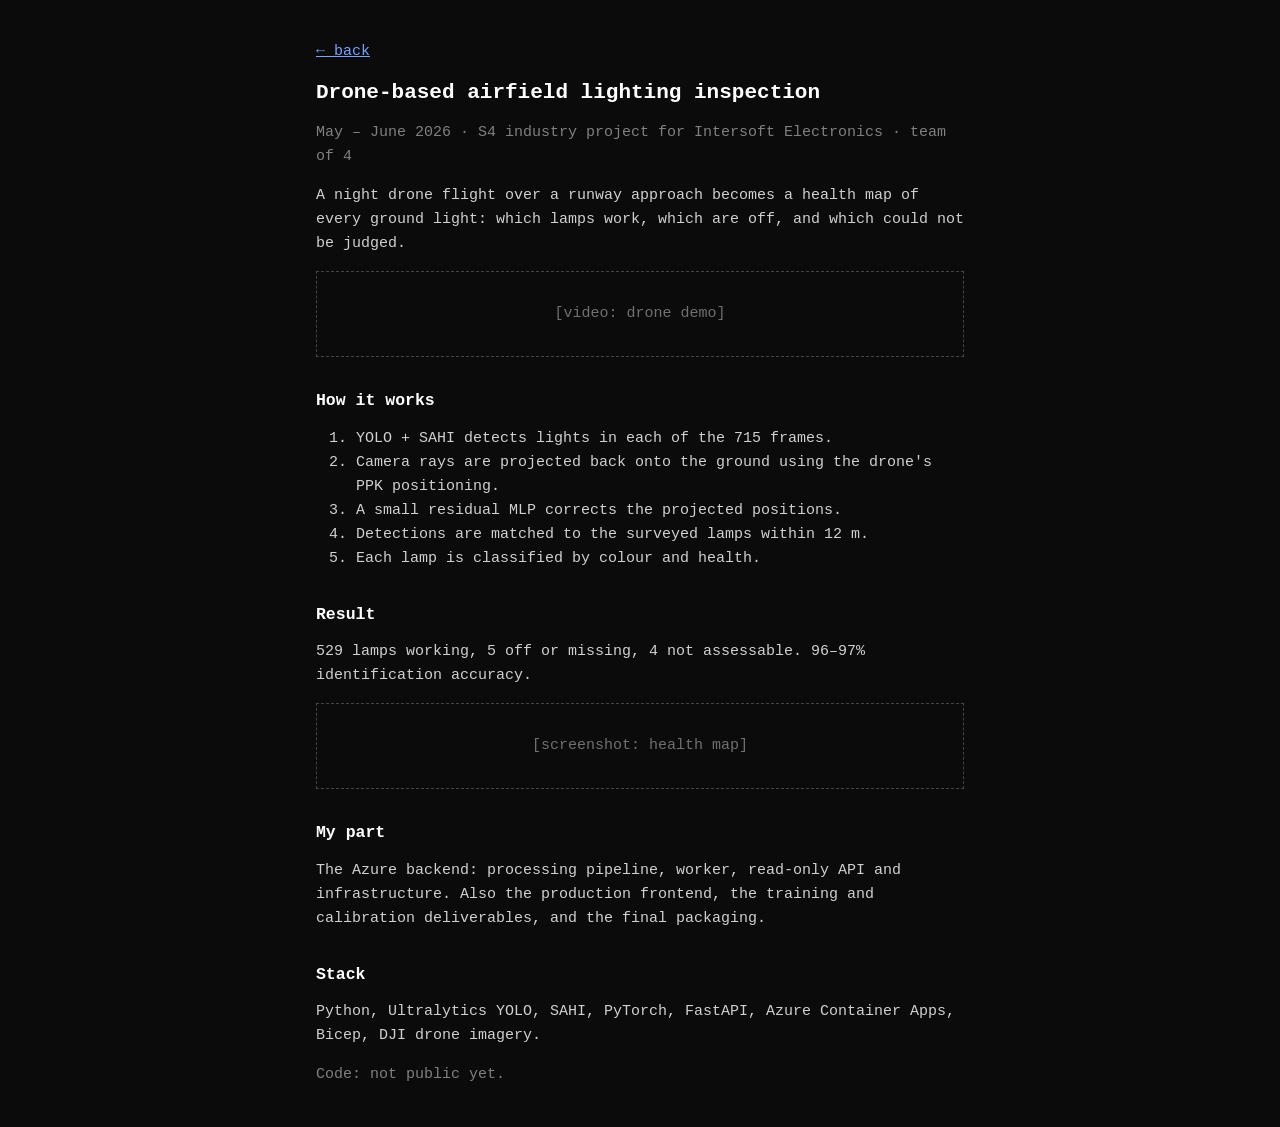
==== projects/airfield-inspection.html @ 81be5cb2 "Initial site: index, five project pages, plain black/mono style Plain HTML + one stylesheet for GitH" ====
<!DOCTYPE html>
<html lang="en">
<head>
<meta charset="utf-8">
<meta name="viewport" content="width=device-width, initial-scale=1">
<title>Airfield lighting inspection · Alex Matei</title>
<link rel="stylesheet" href="../style.css">
</head>
<body>

<p><a href="../index.html">← back</a></p>

<h1>Drone-based airfield lighting inspection</h1>
<p class="dim">May – June 2026 · S4 industry project for Intersoft Electronics · team of 4</p>

<p>A night drone flight over a runway approach becomes a health map of every ground light:
which lamps work, which are off, and which could not be judged.</p>

<!-- media/airfield-inspection/drone-demo.mp4 -->
<div class="ph">[video: drone demo]</div>

<h2>How it works</h2>
<ol>
  <li>YOLO + SAHI detects lights in each of the 715 frames.</li>
  <li>Camera rays are projected back onto the ground using the drone's PPK positioning.</li>
  <li>A small residual MLP corrects the projected positions.</li>
  <li>Detections are matched to the surveyed lamps within 12 m.</li>
  <li>Each lamp is classified by colour and health.</li>
</ol>

<h2>Result</h2>
<p>529 lamps working, 5 off or missing, 4 not assessable. 96–97% identification accuracy.</p>

<!-- media/airfield-inspection/health-map.png -->
<div class="ph">[screenshot: health map]</div>

<h2>My part</h2>
<p>The Azure backend: processing pipeline, worker, read-only API and infrastructure.
Also the production frontend, the training and calibration deliverables, and the final packaging.</p>

<h2>Stack</h2>
<p>Python, Ultralytics YOLO, SAHI, PyTorch, FastAPI, Azure Container Apps, Bicep, DJI drone imagery.</p>

<p class="dim">Code: not public yet.</p>

</body>
</html>
---- style.css ----
body {
  background: #0b0b0b;
  color: #d0d0d0;
  font: 15px/1.6 ui-monospace, "SFMono-Regular", Menlo, Consolas, "Liberation Mono", monospace;
  max-width: 72ch;
  margin: 40px auto;
  padding: 0 16px;
}
h1, h2, h3 { color: #fff; font-weight: bold; line-height: 1.3; }
h1 { font-size: 1.4em; margin-bottom: 0; }
h2 { font-size: 1.1em; margin-top: 2em; }
h3 { font-size: 1em; margin: 1.4em 0 0.2em; }
a { color: #7aa2ff; }
a:visited { color: #b48cff; }
hr { border: 0; border-top: 1px solid #333; margin: 2em 0; }
ul { padding-left: 2ch; }
.dim { color: #808080; }
img, video { max-width: 100%; display: block; margin: 1em 0; border: 1px solid #333; }
.ph {
  border: 1px dashed #444;
  color: #707070;
  padding: 2em 1em;
  margin: 1em 0;
  text-align: center;
}
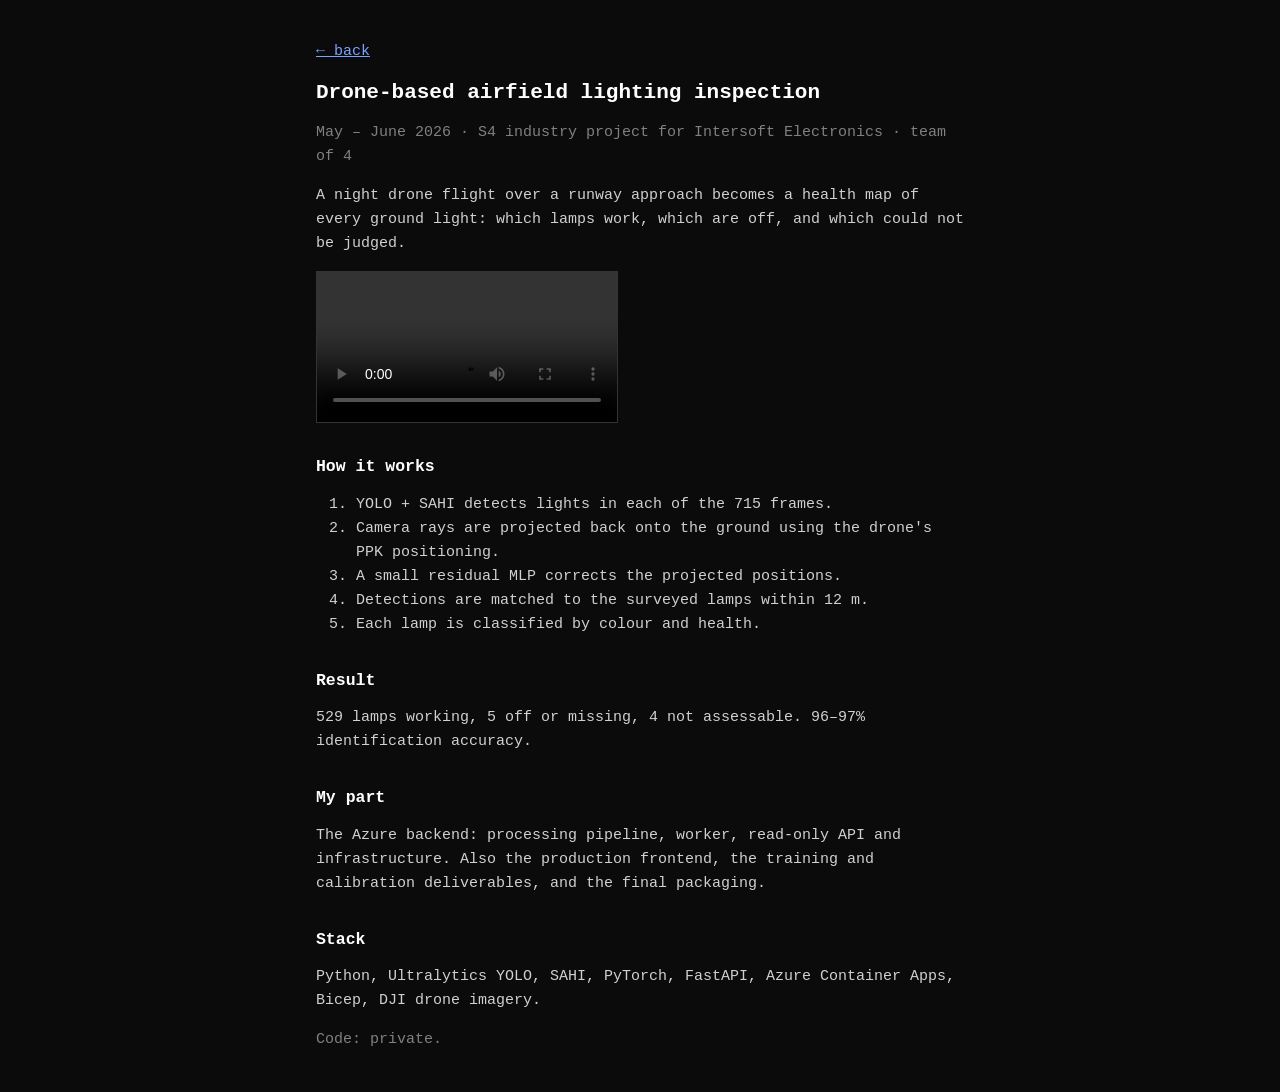
==== commit 66319802: "Airfield: add drone demo with filename overlay cropped, drop health map, mark code private Co-Author" ====
--- a/projects/airfield-inspection.html
+++ b/projects/airfield-inspection.html
@@ -16,8 +16,7 @@
 <p>A night drone flight over a runway approach becomes a health map of every ground light:
 which lamps work, which are off, and which could not be judged.</p>
 
-<!-- media/airfield-inspection/drone-demo.mp4 -->
-<div class="ph">[video: drone demo]</div>
+<video src="../media/airfield-inspection/drone-demo.mp4" controls preload="metadata"></video>
 
 <h2>How it works</h2>
 <ol>
@@ -31,9 +30,6 @@
 <h2>Result</h2>
 <p>529 lamps working, 5 off or missing, 4 not assessable. 96–97% identification accuracy.</p>
 
-<!-- media/airfield-inspection/health-map.png -->
-<div class="ph">[screenshot: health map]</div>
-
 <h2>My part</h2>
 <p>The Azure backend: processing pipeline, worker, read-only API and infrastructure.
 Also the production frontend, the training and calibration deliverables, and the final packaging.</p>
@@ -41,7 +37,7 @@
 <h2>Stack</h2>
 <p>Python, Ultralytics YOLO, SAHI, PyTorch, FastAPI, Azure Container Apps, Bicep, DJI drone imagery.</p>
 
-<p class="dim">Code: not public yet.</p>
+<p class="dim">Code: private.</p>
 
 </body>
 </html>
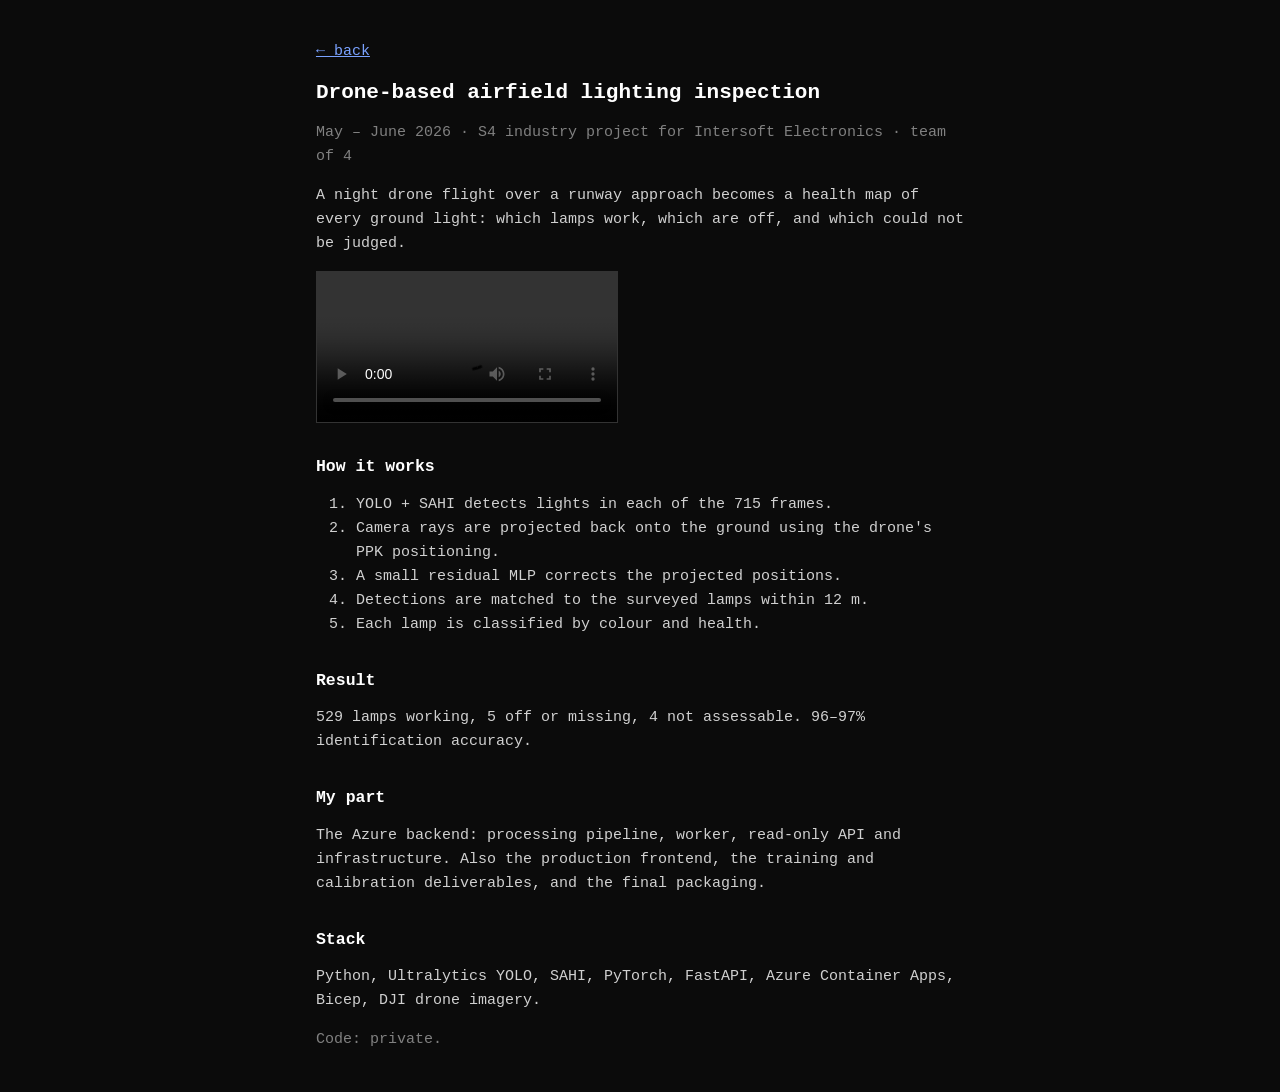
==== commit b44ebd26: "Add description and Open Graph tags so shared links preview properly Co-Authored-By: Claude Opus 5.5" ====
--- a/projects/airfield-inspection.html
+++ b/projects/airfield-inspection.html
@@ -4,6 +4,11 @@
 <meta charset="utf-8">
 <meta name="viewport" content="width=device-width, initial-scale=1">
 <title>Airfield lighting inspection · Alex Matei</title>
+<meta name="description" content="A night drone flight over a runway approach becomes a health map of every ground light: which lamps work, which are off, and which could not be judged.">
+<meta property="og:title" content="Airfield lighting inspection · Alex Matei">
+<meta property="og:description" content="A night drone flight over a runway approach becomes a health map of every ground light: which lamps work, which are off, and which could not be judged.">
+<meta property="og:type" content="website">
+<meta property="og:url" content="https://xchocapic.github.io/projects/airfield-inspection.html">
 <link rel="stylesheet" href="../style.css">
 </head>
 <body>
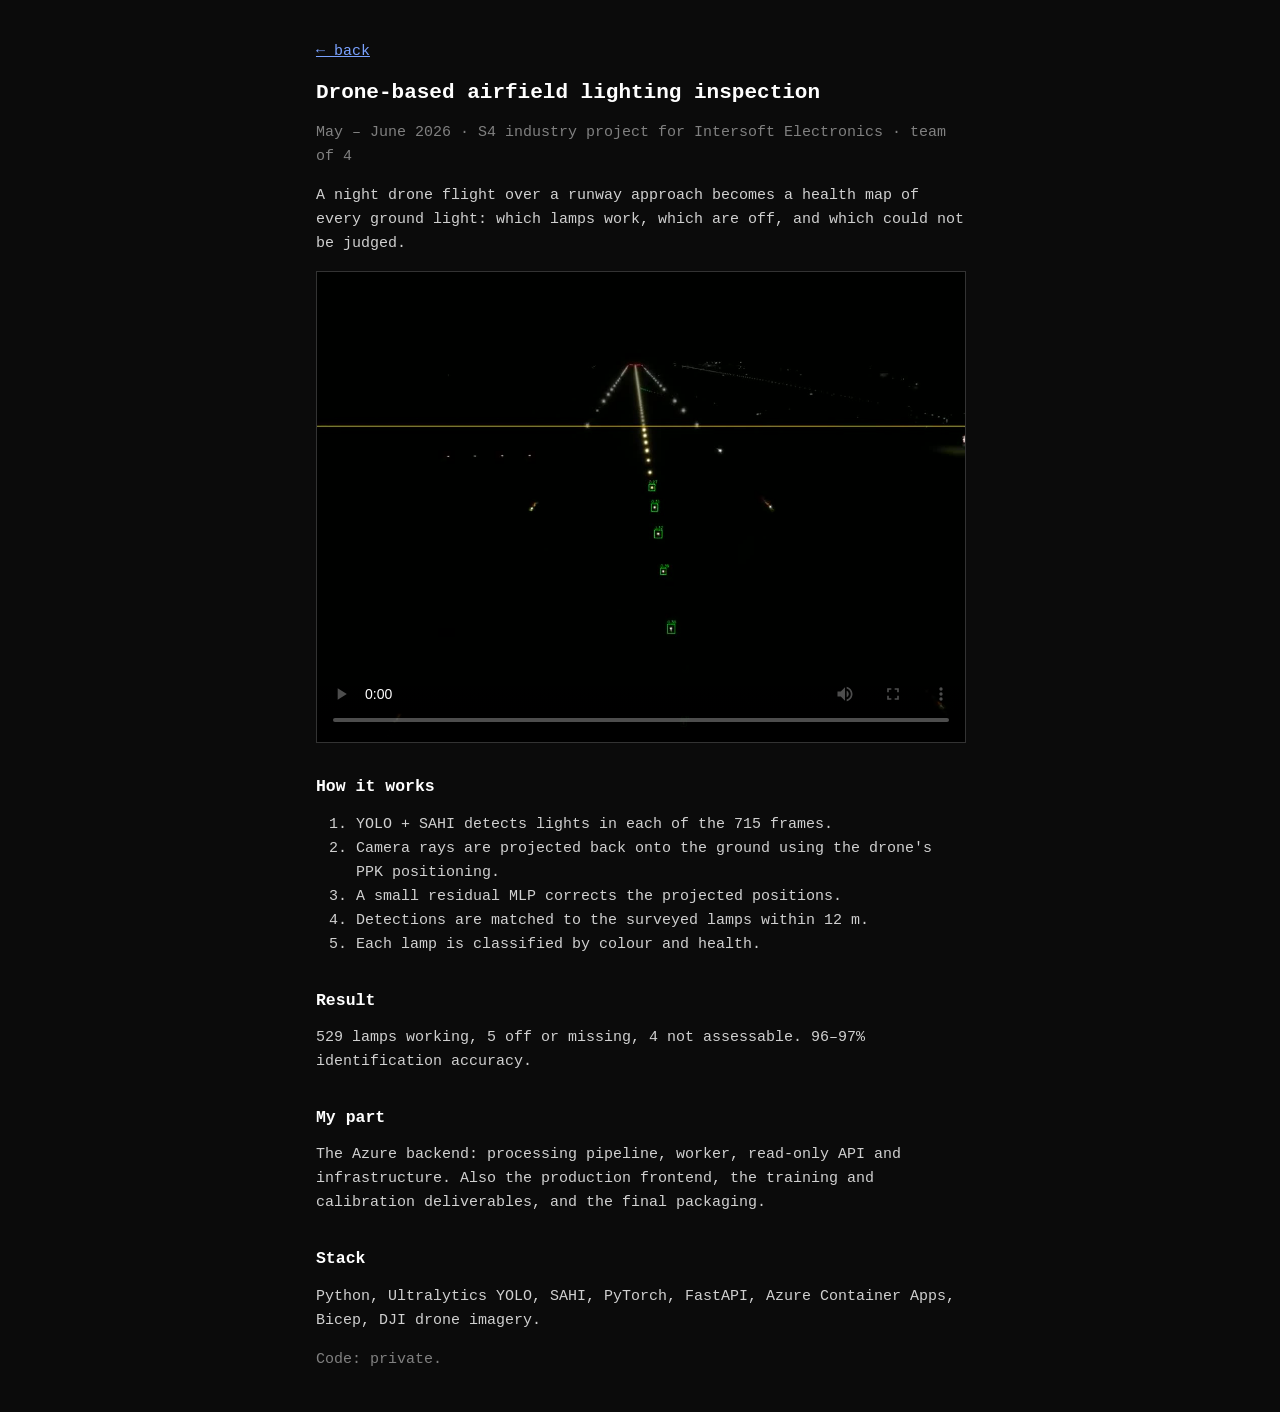
==== commit 4c27b926: "Show a poster frame on every demo video; link the diffuser diagram to full size The videos rendered " ====
--- a/projects/airfield-inspection.html
+++ b/projects/airfield-inspection.html
@@ -21,7 +21,7 @@
 <p>A night drone flight over a runway approach becomes a health map of every ground light:
 which lamps work, which are off, and which could not be judged.</p>
 
-<video src="../media/airfield-inspection/drone-demo.mp4" controls preload="metadata"></video>
+<video src="../media/airfield-inspection/drone-demo.mp4" poster="../media/airfield-inspection/drone-demo-poster.jpg" controls preload="metadata"></video>
 
 <h2>How it works</h2>
 <ol>
